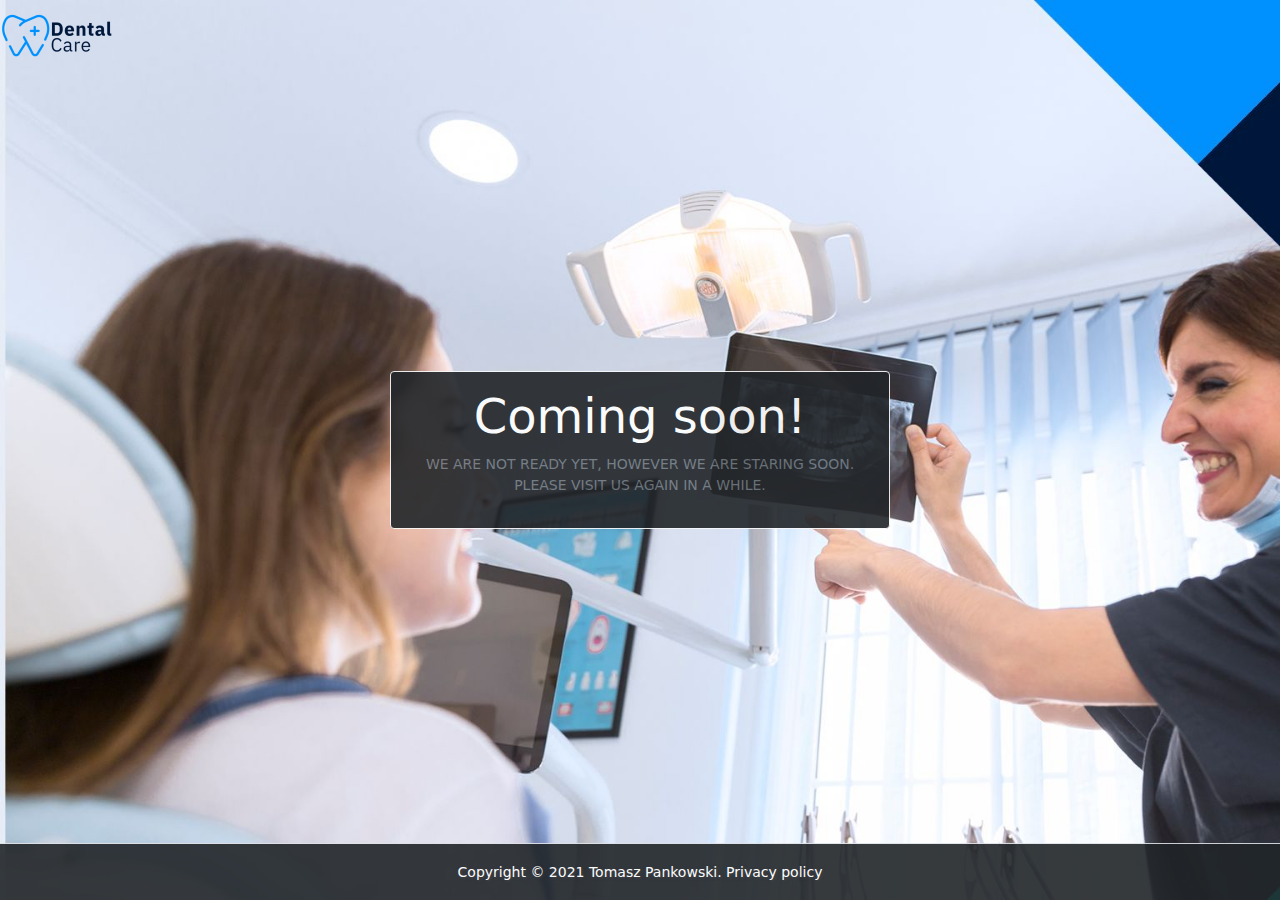
==== index.html @ 338b98be "project's initial state" ====
<!DOCTYPE html>
    <head>
        <meta charset="utf-8"/>
        <meta http-equiv="X-UA-Compatible" content="IE=Edge"/>
        <meta name="viewport" content="width=device-width,initial-scale=1.0,shrink-to-fit=no"/>
        <link rel="stylesheet" type="text/css" href="css/bootstrap.min.css"/>
        <link rel="stylesheet" type="text/css" href="css/styles.css"/>
        <link rel="stylesheet" type="text/css" href="css/font-awesome.min.css"/>
        <link rel="icon" href="img/favicon.png"/>
        <title></title>
    </head>
    <body class="minh-100vh bg-secondary">
        <header class="fixed-top">
            <nav class="navbar navbar-dark navbar-expand-md bg-transparent">
                <a href="#" class="navbar-brand">
                    <img src="img/navbar_logo.png" class="img-fluid" alt="logo"/>
                </a>
            </nav>
        </header>
        <main>
            <section class="comingsoon-s1 container-fluid d-flex minh-100vh align-items-center">
                <div class="row mx-0 w-100">
                    <div class="col-12 col-sm-9 col-md-6 col-lg-5 mx-auto">
                        <div class="card text-center text-white bg-dark p-3 opacity-9 border-light">
                            <h1 class="display-5">
                                Coming soon!
                            </h1>
                            <p class="initialism text-muted">
                                We are not ready yet, however we are staring soon. 
                                Please visit us again in a while.
                            </p>
                        </div>
                    </div>
                </div>
            </section>
        </main>
        <footer class="container-fluid d-flex bg-dark border-top text-white fixed-bottom align-items-center py-3 opacity-9">
            <div class="row mx-0 w-100">
                <div class="col-12 text-center text-shadow">
                    <small>
                        Copyright &copy; 2021 Tomasz Pankowski. 
                        <a href="privacy.html" class="text-white text-decoration-none">
                            Privacy policy
                        </a>
                    </small>
                </div>
            </div>
        </footer>
    </body>
</html>
---- css/styles.css ----
/* line 1, ../sass/partials/_layout.scss */
* {
  box-sizing: border-box;
}

/* line 4, ../sass/partials/_layout.scss */
body, html {
  min-height: 100vh;
}

/* line 2, ../sass/partials/_maxh.scss */
.maxh-fit {
  max-height: fit-content;
}
/* line 5, ../sass/partials/_maxh.scss */
.maxh-25vh {
  max-height: 25vh;
}
/* line 8, ../sass/partials/_maxh.scss */
.maxh-50vh {
  max-height: 50vh;
}
/* line 11, ../sass/partials/_maxh.scss */
.maxh-75vh {
  max-height: 75vh;
}
/* line 14, ../sass/partials/_maxh.scss */
.maxh-100vh {
  max-height: 100vh;
}
/* line 17, ../sass/partials/_maxh.scss */
.maxh-200 {
  max-height: 200px;
}
/* line 20, ../sass/partials/_maxh.scss */
.maxh-300 {
  max-height: 300px;
}
/* line 23, ../sass/partials/_maxh.scss */
.maxh-400 {
  max-height: 400px;
}
/* line 26, ../sass/partials/_maxh.scss */
.maxh-500 {
  max-height: 500px;
}
/* line 29, ../sass/partials/_maxh.scss */
.maxh-600 {
  max-height: 600px;
}

@media all and (min-width: 576px) {
  /* line 36, ../sass/partials/_maxh.scss */
  .maxh-sm-fit {
    max-height: fit-content;
  }
  /* line 39, ../sass/partials/_maxh.scss */
  .maxh-sm-25vh {
    max-height: 25vh;
  }
  /* line 42, ../sass/partials/_maxh.scss */
  .maxh-sm-50vh {
    max-height: 50vh;
  }
  /* line 45, ../sass/partials/_maxh.scss */
  .maxh-sm-75vh {
    max-height: 75vh;
  }
  /* line 48, ../sass/partials/_maxh.scss */
  .maxh-sm-100vh {
    max-height: 100vh;
  }
  /* line 51, ../sass/partials/_maxh.scss */
  .maxh-sm-200 {
    max-height: 200px;
  }
  /* line 54, ../sass/partials/_maxh.scss */
  .maxh-sm-300 {
    max-height: 300px;
  }
  /* line 57, ../sass/partials/_maxh.scss */
  .maxh-sm-400 {
    max-height: 400px;
  }
  /* line 60, ../sass/partials/_maxh.scss */
  .maxh-sm-500 {
    max-height: 500px;
  }
  /* line 63, ../sass/partials/_maxh.scss */
  .maxh-sm-600 {
    max-height: 600px;
  }
}
@media all and (min-width: 768px) {
  /* line 71, ../sass/partials/_maxh.scss */
  .maxh-md-fit {
    max-height: fit-content;
  }
  /* line 74, ../sass/partials/_maxh.scss */
  .maxh-md-25vh {
    max-height: 25vh;
  }
  /* line 77, ../sass/partials/_maxh.scss */
  .maxh-md-50vh {
    max-height: 50vh;
  }
  /* line 80, ../sass/partials/_maxh.scss */
  .maxh-md-75vh {
    max-height: 75vh;
  }
  /* line 83, ../sass/partials/_maxh.scss */
  .maxh-md-100vh {
    max-height: 100vh;
  }
  /* line 86, ../sass/partials/_maxh.scss */
  .maxh-md-200 {
    max-height: 200px;
  }
  /* line 89, ../sass/partials/_maxh.scss */
  .maxh-md-300 {
    max-height: 300px;
  }
  /* line 92, ../sass/partials/_maxh.scss */
  .maxh-md-400 {
    max-height: 400px;
  }
  /* line 95, ../sass/partials/_maxh.scss */
  .maxh-md-500 {
    max-height: 500px;
  }
  /* line 98, ../sass/partials/_maxh.scss */
  .maxh-md-600 {
    max-height: 600px;
  }
}
@media all and (min-width: 992px) {
  /* line 106, ../sass/partials/_maxh.scss */
  .maxh-lg-fit {
    max-height: fit-content;
  }
  /* line 109, ../sass/partials/_maxh.scss */
  .maxh-lg-25vh {
    max-height: 25vh;
  }
  /* line 112, ../sass/partials/_maxh.scss */
  .maxh-lg-50vh {
    max-height: 50vh;
  }
  /* line 115, ../sass/partials/_maxh.scss */
  .maxh-lg-75vh {
    max-height: 75vh;
  }
  /* line 118, ../sass/partials/_maxh.scss */
  .maxh-lg-100vh {
    max-height: 100vh;
  }
  /* line 121, ../sass/partials/_maxh.scss */
  .maxh-lg-200 {
    max-height: 200px;
  }
  /* line 124, ../sass/partials/_maxh.scss */
  .maxh-lg-300 {
    max-height: 300px;
  }
  /* line 127, ../sass/partials/_maxh.scss */
  .maxh-lg-400 {
    max-height: 400px;
  }
  /* line 130, ../sass/partials/_maxh.scss */
  .maxh-lg-500 {
    max-height: 500px;
  }
  /* line 133, ../sass/partials/_maxh.scss */
  .maxh-lg-600 {
    max-height: 600px;
  }
}
@media all and (min-width: 1200px) {
  /* line 141, ../sass/partials/_maxh.scss */
  .maxh-xl-fit {
    max-height: fit-content;
  }
  /* line 144, ../sass/partials/_maxh.scss */
  .maxh-xl-25vh {
    max-height: 25vh;
  }
  /* line 147, ../sass/partials/_maxh.scss */
  .maxh-xl-50vh {
    max-height: 50vh;
  }
  /* line 150, ../sass/partials/_maxh.scss */
  .maxh-xl-75vh {
    max-height: 75vh;
  }
  /* line 153, ../sass/partials/_maxh.scss */
  .maxh-xl-100vh {
    max-height: 100vh;
  }
  /* line 156, ../sass/partials/_maxh.scss */
  .maxh-xl-200 {
    max-height: 200px;
  }
  /* line 159, ../sass/partials/_maxh.scss */
  .maxh-xl-300 {
    max-height: 300px;
  }
  /* line 162, ../sass/partials/_maxh.scss */
  .maxh-xl-400 {
    max-height: 400px;
  }
  /* line 165, ../sass/partials/_maxh.scss */
  .maxh-xl-500 {
    max-height: 500px;
  }
  /* line 168, ../sass/partials/_maxh.scss */
  .maxh-xl-600 {
    max-height: 600px;
  }
}
@media all and (min-width: 1400px) {
  /* line 176, ../sass/partials/_maxh.scss */
  .maxh-xxl-fit {
    max-height: fit-content;
  }
  /* line 179, ../sass/partials/_maxh.scss */
  .maxh-xxl-25vh {
    max-height: 25vh;
  }
  /* line 182, ../sass/partials/_maxh.scss */
  .maxh-xxl-50vh {
    max-height: 50vh;
  }
  /* line 185, ../sass/partials/_maxh.scss */
  .maxh-xxl-75vh {
    max-height: 75vh;
  }
  /* line 188, ../sass/partials/_maxh.scss */
  .maxh-xxl-100vh {
    max-height: 100vh;
  }
  /* line 191, ../sass/partials/_maxh.scss */
  .maxh-xxl-200 {
    max-height: 200px;
  }
  /* line 194, ../sass/partials/_maxh.scss */
  .maxh-xxl-300 {
    max-height: 300px;
  }
  /* line 197, ../sass/partials/_maxh.scss */
  .maxh-xxl-400 {
    max-height: 400px;
  }
  /* line 200, ../sass/partials/_maxh.scss */
  .maxh-xxl-500 {
    max-height: 500px;
  }
  /* line 203, ../sass/partials/_maxh.scss */
  .maxh-xxl-600 {
    max-height: 600px;
  }
}
/* line 2, ../sass/partials/_minh.scss */
.minh-auto {
  min-height: auto;
}
/* line 5, ../sass/partials/_minh.scss */
.minh-fit {
  min-height: fit-content;
}
/* line 8, ../sass/partials/_minh.scss */
.minh-25vh {
  min-height: 25vh;
}
/* line 11, ../sass/partials/_minh.scss */
.minh-50vh {
  min-height: 50vh;
}
/* line 14, ../sass/partials/_minh.scss */
.minh-75vh {
  min-height: 75vh;
}
/* line 17, ../sass/partials/_minh.scss */
.minh-100vh {
  min-height: 100vh;
}
/* line 20, ../sass/partials/_minh.scss */
.minh-200 {
  min-height: 200px;
}
/* line 23, ../sass/partials/_minh.scss */
.minh-300 {
  min-height: 300px;
}
/* line 26, ../sass/partials/_minh.scss */
.minh-400 {
  min-height: 400px;
}
/* line 29, ../sass/partials/_minh.scss */
.minh-500 {
  min-height: 500px;
}
/* line 32, ../sass/partials/_minh.scss */
.minh-600 {
  min-height: 600px;
}

@media all and (min-width: 576px) {
  /* line 39, ../sass/partials/_minh.scss */
  .minh-sm-auto {
    min-height: auto;
  }
  /* line 42, ../sass/partials/_minh.scss */
  .minh-sm-fit {
    min-height: fit-content;
  }
  /* line 45, ../sass/partials/_minh.scss */
  .minh-sm-25vh {
    min-height: 25vh;
  }
  /* line 48, ../sass/partials/_minh.scss */
  .minh-sm-50vh {
    min-height: 50vh;
  }
  /* line 51, ../sass/partials/_minh.scss */
  .minh-sm-75vh {
    min-height: 75vh;
  }
  /* line 54, ../sass/partials/_minh.scss */
  .minh-sm-100vh {
    min-height: 100vh;
  }
  /* line 57, ../sass/partials/_minh.scss */
  .minh-sm-200 {
    min-height: 200px;
  }
  /* line 60, ../sass/partials/_minh.scss */
  .minh-sm-300 {
    min-height: 300px;
  }
  /* line 63, ../sass/partials/_minh.scss */
  .minh-sm-400 {
    min-height: 400px;
  }
  /* line 66, ../sass/partials/_minh.scss */
  .minh-sm-500 {
    min-height: 500px;
  }
  /* line 69, ../sass/partials/_minh.scss */
  .minh-sm-600 {
    min-height: 600px;
  }
}
@media all and (min-width: 768px) {
  /* line 77, ../sass/partials/_minh.scss */
  .minh-md-auto {
    min-height: auto;
  }
  /* line 80, ../sass/partials/_minh.scss */
  .minh-md-fit {
    min-height: fit-content;
  }
  /* line 83, ../sass/partials/_minh.scss */
  .minh-md-25vh {
    min-height: 25vh;
  }
  /* line 86, ../sass/partials/_minh.scss */
  .minh-md-50vh {
    min-height: 50vh;
  }
  /* line 89, ../sass/partials/_minh.scss */
  .minh-md-75vh {
    min-height: 75vh;
  }
  /* line 92, ../sass/partials/_minh.scss */
  .minh-md-100vh {
    min-height: 100vh;
  }
  /* line 95, ../sass/partials/_minh.scss */
  .minh-md-200 {
    min-height: 200px;
  }
  /* line 98, ../sass/partials/_minh.scss */
  .minh-md-300 {
    min-height: 300px;
  }
  /* line 101, ../sass/partials/_minh.scss */
  .minh-md-400 {
    min-height: 400px;
  }
  /* line 104, ../sass/partials/_minh.scss */
  .minh-md-500 {
    min-height: 500px;
  }
  /* line 107, ../sass/partials/_minh.scss */
  .minh-md-600 {
    min-height: 600px;
  }
}
@media all and (min-width: 992px) {
  /* line 115, ../sass/partials/_minh.scss */
  .minh-lg-auto {
    min-height: auto;
  }
  /* line 118, ../sass/partials/_minh.scss */
  .minh-lg-fit {
    min-height: fit-content;
  }
  /* line 121, ../sass/partials/_minh.scss */
  .minh-lg-25vh {
    min-height: 25vh;
  }
  /* line 124, ../sass/partials/_minh.scss */
  .minh-lg-50vh {
    min-height: 50vh;
  }
  /* line 127, ../sass/partials/_minh.scss */
  .minh-lg-75vh {
    min-height: 75vh;
  }
  /* line 130, ../sass/partials/_minh.scss */
  .minh-lg-100vh {
    min-height: 100vh;
  }
  /* line 133, ../sass/partials/_minh.scss */
  .minh-lg-200 {
    min-height: 200px;
  }
  /* line 136, ../sass/partials/_minh.scss */
  .minh-lg-300 {
    min-height: 300px;
  }
  /* line 139, ../sass/partials/_minh.scss */
  .minh-lg-400 {
    min-height: 400px;
  }
  /* line 142, ../sass/partials/_minh.scss */
  .minh-lg-500 {
    min-height: 500px;
  }
  /* line 145, ../sass/partials/_minh.scss */
  .minh-lg-600 {
    min-height: 600px;
  }
}
@media all and (min-width: 1200px) {
  /* line 153, ../sass/partials/_minh.scss */
  .minh-xl-auto {
    min-height: auto;
  }
  /* line 156, ../sass/partials/_minh.scss */
  .minh-xl-fit {
    min-height: fit-content;
  }
  /* line 159, ../sass/partials/_minh.scss */
  .minh-xl-25vh {
    min-height: 25vh;
  }
  /* line 162, ../sass/partials/_minh.scss */
  .minh-xl-50vh {
    min-height: 50vh;
  }
  /* line 165, ../sass/partials/_minh.scss */
  .minh-xl-75vh {
    min-height: 75vh;
  }
  /* line 168, ../sass/partials/_minh.scss */
  .minh-xl-100vh {
    min-height: 100vh;
  }
  /* line 171, ../sass/partials/_minh.scss */
  .minh-xl-200 {
    min-height: 200px;
  }
  /* line 174, ../sass/partials/_minh.scss */
  .minh-xl-300 {
    min-height: 300px;
  }
  /* line 177, ../sass/partials/_minh.scss */
  .minh-xl-400 {
    min-height: 400px;
  }
  /* line 180, ../sass/partials/_minh.scss */
  .minh-xl-500 {
    min-height: 500px;
  }
  /* line 183, ../sass/partials/_minh.scss */
  .minh-xl-600 {
    min-height: 600px;
  }
}
@media all and (min-width: 1400px) {
  /* line 191, ../sass/partials/_minh.scss */
  .minh-xxl-auto {
    min-height: auto;
  }
  /* line 194, ../sass/partials/_minh.scss */
  .minh-xxl-fit {
    min-height: fit-content;
  }
  /* line 197, ../sass/partials/_minh.scss */
  .minh-xxl-25vh {
    min-height: 25vh;
  }
  /* line 200, ../sass/partials/_minh.scss */
  .minh-xxl-50vh {
    min-height: 50vh;
  }
  /* line 203, ../sass/partials/_minh.scss */
  .minh-xxl-75vh {
    min-height: 75vh;
  }
  /* line 206, ../sass/partials/_minh.scss */
  .minh-xxl-100vh {
    min-height: 100vh;
  }
  /* line 209, ../sass/partials/_minh.scss */
  .minh-xxl-200 {
    min-height: 200px;
  }
  /* line 212, ../sass/partials/_minh.scss */
  .minh-xxl-300 {
    min-height: 300px;
  }
  /* line 215, ../sass/partials/_minh.scss */
  .minh-xxl-400 {
    min-height: 400px;
  }
  /* line 218, ../sass/partials/_minh.scss */
  .minh-xxl-500 {
    min-height: 500px;
  }
  /* line 221, ../sass/partials/_minh.scss */
  .minh-xxl-600 {
    min-height: 600px;
  }
}
/* line 2, ../sass/partials/_opacity.scss */
.opacity-5 {
  opacity: 0.5;
}
/* line 5, ../sass/partials/_opacity.scss */
.opacity-6 {
  opacity: 0.6;
}
/* line 8, ../sass/partials/_opacity.scss */
.opacity-7 {
  opacity: 0.7;
}
/* line 11, ../sass/partials/_opacity.scss */
.opacity-8 {
  opacity: 0.8;
}
/* line 14, ../sass/partials/_opacity.scss */
.opacity-9 {
  opacity: 0.9;
}

/* line 31, ../sass/partials/_mixins.scss */
.comingsoon-s1 {
  background-attachment: fixed;
  background-image: url(../img/coming.jpg);
  background-position: top left;
  background-repeat: no-repeat;
  background-size: cover;
}

/* line 31, ../sass/partials/_mixins.scss */
.error-s1 {
  background-attachment: fixed;
  background-image: url(../img/error.jpg);
  background-position: top left;
  background-repeat: no-repeat;
  background-size: cover;
}

/* line 31, ../sass/partials/_mixins.scss */
.privacy-s1 {
  background-attachment: fixed;
  background-image: url(../img/privacy.jpg);
  background-position: top left;
  background-repeat: no-repeat;
  background-size: cover;
}

/* line 4, ../sass/partials/_modules_init.scss */
.text-shadow {
  text-shadow: 1px 1px 3px #333;
}
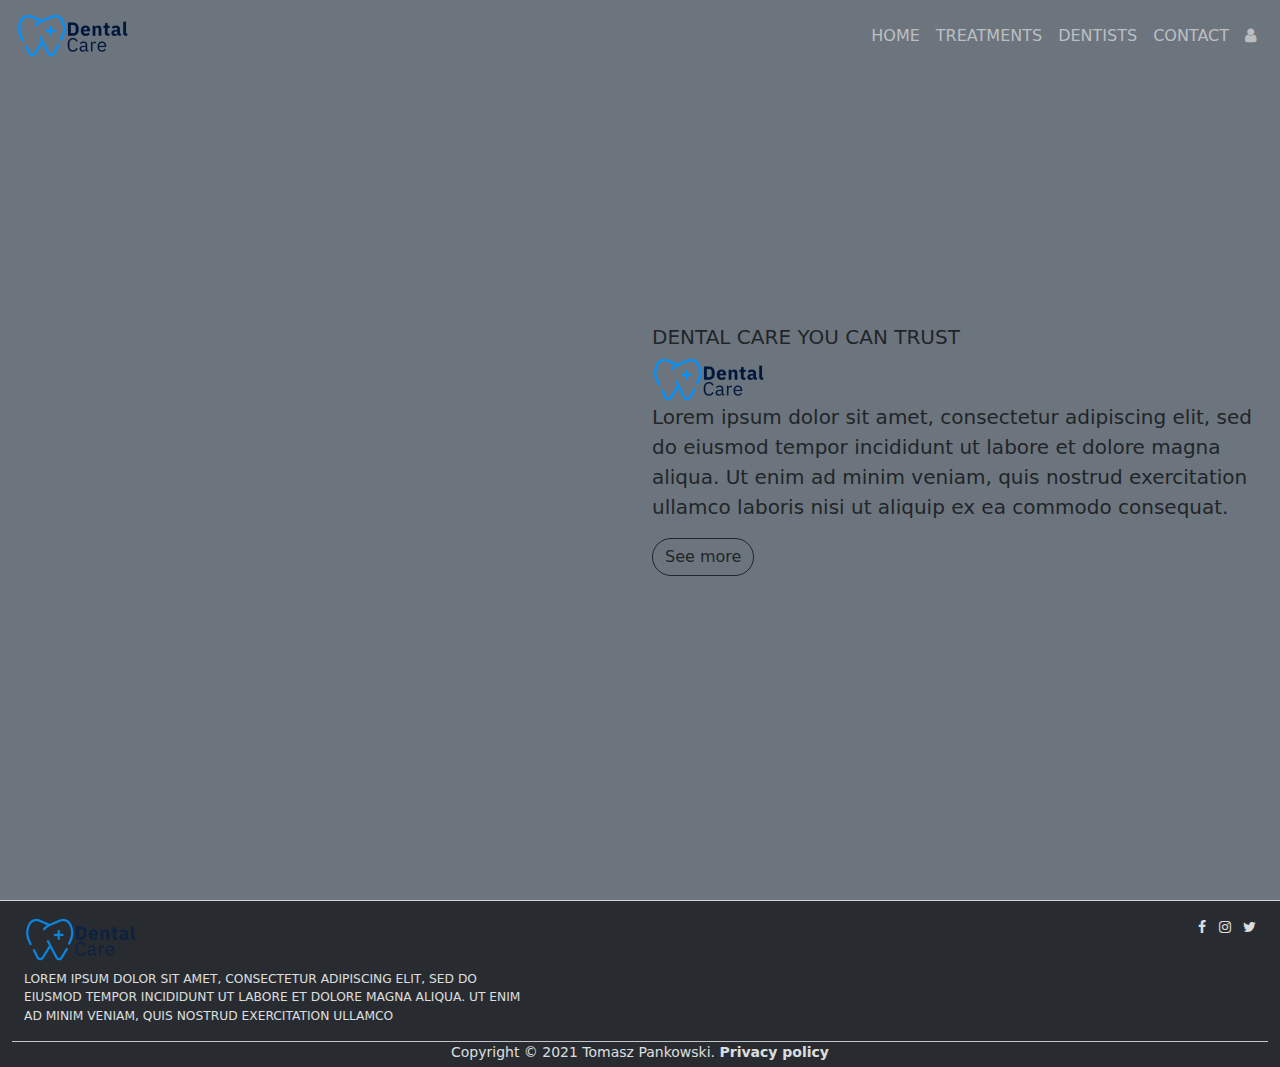
==== commit 2efd11ee: "layout: home,treatments,dentists" ====
--- a/index.html
+++ b/index.html
@@ -1,4 +1,5 @@
 <!DOCTYPE html>
+<html lang="en">
     <head>
         <meta charset="utf-8"/>
         <meta http-equiv="X-UA-Compatible" content="IE=Edge"/>
@@ -7,44 +8,102 @@
         <link rel="stylesheet" type="text/css" href="css/styles.css"/>
         <link rel="stylesheet" type="text/css" href="css/font-awesome.min.css"/>
         <link rel="icon" href="img/favicon.png"/>
-        <title></title>
+        <title>Dental care | Home</title>
     </head>
     <body class="minh-100vh bg-secondary">
-        <header class="fixed-top">
+        <header class="position-absolute w-100">
             <nav class="navbar navbar-dark navbar-expand-md bg-transparent">
-                <a href="#" class="navbar-brand">
+                <a href="index.html" class="navbar-brand ms-3">
                     <img src="img/navbar_logo.png" class="img-fluid" alt="logo"/>
                 </a>
+                <button class="navbar-toggler me-3" data-bs-toggle="collapse" data-bs-target="#main-nav">
+                    <span class="navbar-toggler-icon"></span>
+                </button>
+                <div class="collapse navbar-collapse mx-3" id="main-nav">
+                    <ul class="navbar-nav ms-auto text-end text-uppercase">
+                        <li class="nav-item">
+                            <a href="index.html" class="nav-link">Home</a>
+                        </li>
+                        <li class="nav-item">
+                            <a href="treatments.html" class="nav-link">Treatments</a>
+                        </li>
+                        <li class="nav-item">
+                            <a href="dentists.html" class="nav-link">Dentists</a>
+                        </li>
+                        <li class="nav-item">
+                            <a href="contact.html" class="nav-link">Contact</a>
+                        </li>
+                        <li class="nav-item">
+                            <a href="login.html" class="nav-link">
+                                <span class="fa fa-user"></span>
+                            </a>
+                        </li>
+                    </ul>
+                </div>
             </nav>
         </header>
         <main>
-            <section class="comingsoon-s1 container-fluid d-flex minh-100vh align-items-center">
-                <div class="row mx-0 w-100">
-                    <div class="col-12 col-sm-9 col-md-6 col-lg-5 mx-auto">
-                        <div class="card text-center text-white bg-dark p-3 opacity-9 border-light">
-                            <h1 class="display-5">
-                                Coming soon!
-                            </h1>
-                            <p class="initialism text-muted">
-                                We are not ready yet, however we are staring soon. 
-                                Please visit us again in a while.
+            <section class="index-s1 container-fluid d-flex minh-100vh align-items-center py-5">
+                <div class="row mx-0 w-100 mt-sm-5 mt-md-0">
+                    <div class="col-12 col-sm-6 col-md-12 col-lg-6 minh-50vh"></div>
+                    <div class="col-12 col-sm-6 col-md-12 col-lg-6 minh-50vh d-flex align-items-center">
+                        <div class="w-100 text-center text-sm-start text-md-center text-lg-start">
+                            <h5 class="text-dark text-uppercase">
+                                Dental care you can trust
+                            </h5>
+                            <img src="img/navbar_logo.png" class="img-fluid" alt="logo"/>
+                            <p class="lead text-dark">
+                                Lorem ipsum dolor sit amet, consectetur adipiscing elit, sed do eiusmod 
+                                tempor incididunt ut labore et dolore magna aliqua. Ut enim ad minim veniam, 
+                                quis nostrud exercitation ullamco laboris nisi ut aliquip ex ea commodo 
+                                consequat. 
                             </p>
+                            <a href="treatments.html" class="btn btn-outline-dark rounded-pill">See more</a>
                         </div>
                     </div>
                 </div>
             </section>
         </main>
-        <footer class="container-fluid d-flex bg-dark border-top text-white fixed-bottom align-items-center py-3 opacity-9">
-            <div class="row mx-0 w-100">
-                <div class="col-12 text-center text-shadow">
-                    <small>
+        <footer class="container-fluid d-flex text-dark align-items-center bg-dark text-white pt-3 opacity-9 border-top">
+            <div class="row mx-0 w-100 small opacity-9">
+                <div class="col-12 col-md-6 col-lg-5 text-center text-md-start">
+                    <img src="img/navbar_logo.png" class="img-fluid mb-2" alt="logo"/>
+                    <p class="initialism fw-normal">
+                        Lorem ipsum dolor sit amet, consectetur adipiscing elit, sed do eiusmod tempor incididunt 
+                        ut labore et dolore magna aliqua. Ut enim ad minim veniam, quis nostrud exercitation 
+                        ullamco
+                    </p>
+                </div>
+                <div class="col-12 col-md-6 col-lg-7 text-center text-md-end">                    
+                    <ul class="list-inline">
+                        <li class="list-inline-item">
+                            <a href="#">
+                                <span class="fa fa-facebook text-white"></span>
+                            </a>
+                        </li>
+                        <li class="list-inline-item">
+                            <a href="#">
+                                <span class="fa fa-instagram text-white"></span>
+                            </a>
+                        </li>
+                        <li class="list-inline-item">
+                            <a href="#">
+                                <span class="fa fa-twitter text-white"></span>
+                            </a>
+                        </li>
+                    </ul>       
+                </div>
+                <div class="col-12 text-center border-top">
+                    <p class="mb-1">
                         Copyright &copy; 2021 Tomasz Pankowski. 
-                        <a href="privacy.html" class="text-white text-decoration-none">
+                        <a href="privacy.html" class="fw-bold text-white text-decoration-none">
                             Privacy policy
                         </a>
-                    </small>
+                    </p>
                 </div>
             </div>
         </footer>
+        <script src="js/jquery-3.6.0.min.js"></script>
+        <script src="js/bootstrap.bundle.min.js"></script>
     </body>
 </html>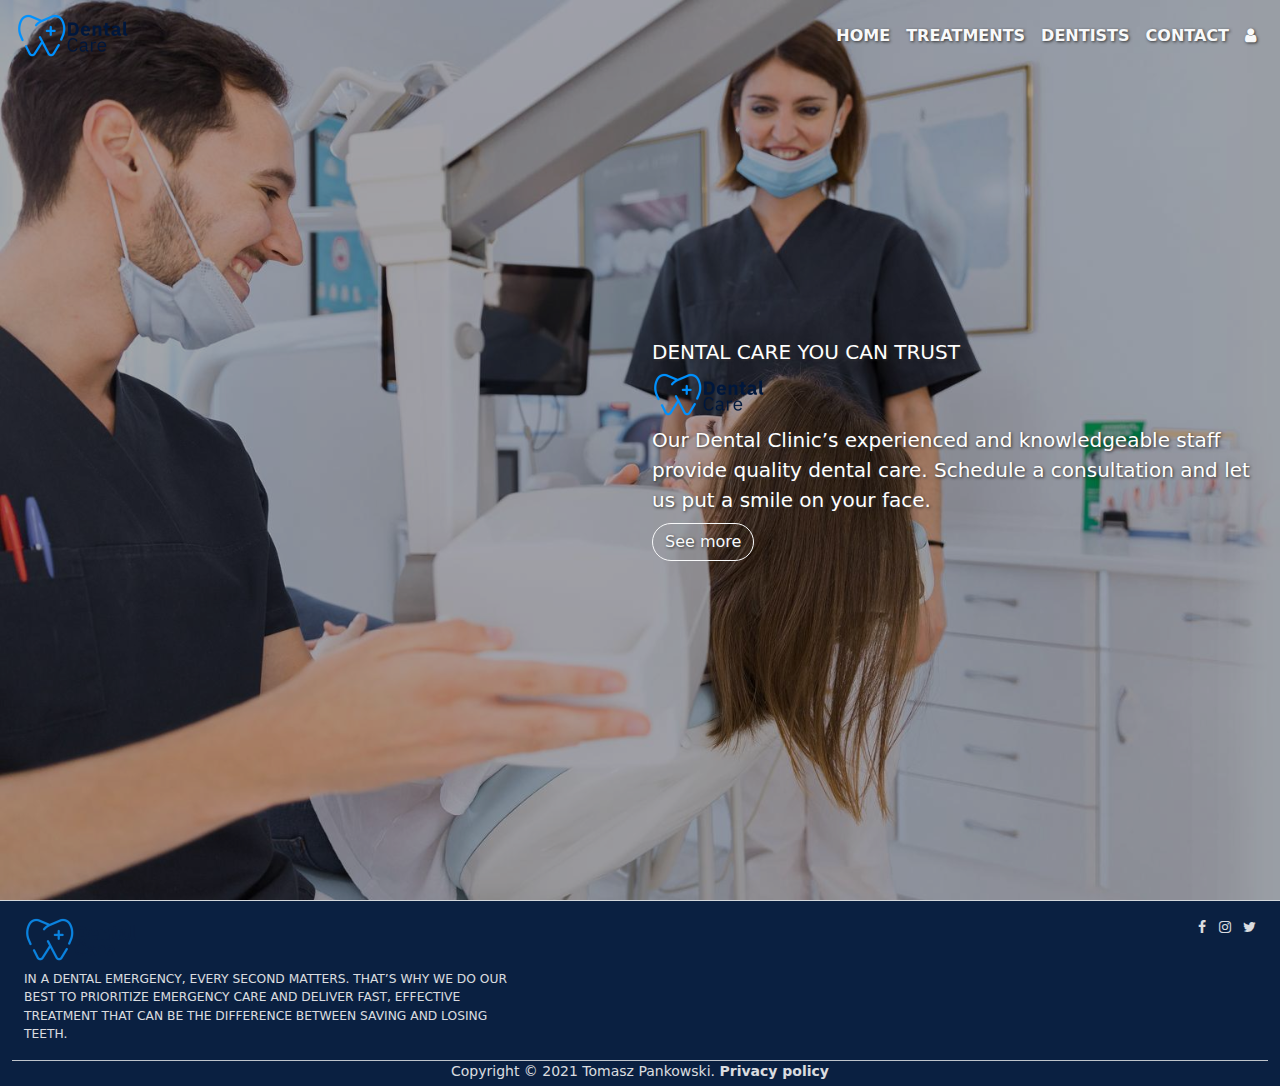
==== commit 53678be1: "frontend done" ====
--- a/index.html
+++ b/index.html
@@ -16,25 +16,25 @@
                 <a href="index.html" class="navbar-brand ms-3">
                     <img src="img/navbar_logo.png" class="img-fluid" alt="logo"/>
                 </a>
-                <button class="navbar-toggler me-3" data-bs-toggle="collapse" data-bs-target="#main-nav">
+                <button class="navbar-toggler border-secondary me-3" data-bs-toggle="collapse" data-bs-target="#main-nav">
                     <span class="navbar-toggler-icon"></span>
                 </button>
                 <div class="collapse navbar-collapse mx-3" id="main-nav">
-                    <ul class="navbar-nav ms-auto text-end text-uppercase">
+                    <ul class="navbar-nav ms-auto text-end text-uppercase text-shadow fw-bold">
                         <li class="nav-item">
-                            <a href="index.html" class="nav-link">Home</a>
+                            <a href="index.html" class="nav-link text-light">Home</a>
                         </li>
                         <li class="nav-item">
-                            <a href="treatments.html" class="nav-link">Treatments</a>
+                            <a href="treatments.html" class="nav-link text-light">Treatments</a>
                         </li>
                         <li class="nav-item">
-                            <a href="dentists.html" class="nav-link">Dentists</a>
+                            <a href="dentists.html" class="nav-link text-light">Dentists</a>
                         </li>
                         <li class="nav-item">
-                            <a href="contact.html" class="nav-link">Contact</a>
+                            <a href="contact.html" class="nav-link text-light">Contact</a>
                         </li>
                         <li class="nav-item">
-                            <a href="login.html" class="nav-link">
+                            <a href="login.html" class="nav-link text-light">
                                 <span class="fa fa-user"></span>
                             </a>
                         </li>
@@ -45,20 +45,18 @@
         <main>
             <section class="index-s1 container-fluid d-flex minh-100vh align-items-center py-5">
                 <div class="row mx-0 w-100 mt-sm-5 mt-md-0">
-                    <div class="col-12 col-sm-6 col-md-12 col-lg-6 minh-50vh"></div>
+                    <div class="col-12 col-sm-6 col-md-12 col-lg-6 minh-25vh"></div>
                     <div class="col-12 col-sm-6 col-md-12 col-lg-6 minh-50vh d-flex align-items-center">
-                        <div class="w-100 text-center text-sm-start text-md-center text-lg-start">
-                            <h5 class="text-dark text-uppercase">
+                        <div class="w-100 text-center text-sm-start text-md-center text-lg-start text-shadow">
+                            <h5 class="text-white text-uppercase">
                                 Dental care you can trust
                             </h5>
                             <img src="img/navbar_logo.png" class="img-fluid" alt="logo"/>
-                            <p class="lead text-dark">
-                                Lorem ipsum dolor sit amet, consectetur adipiscing elit, sed do eiusmod 
-                                tempor incididunt ut labore et dolore magna aliqua. Ut enim ad minim veniam, 
-                                quis nostrud exercitation ullamco laboris nisi ut aliquip ex ea commodo 
-                                consequat. 
+                            <p class="lead text-white my-2">
+                                Our Dental Clinic’s experienced and knowledgeable staff provide quality dental 
+                                care. Schedule a consultation and let us put a smile on your face.
                             </p>
-                            <a href="treatments.html" class="btn btn-outline-dark rounded-pill">See more</a>
+                            <a href="treatments.html" class="btn btn-outline-light rounded-pill">See more</a>
                         </div>
                     </div>
                 </div>
@@ -69,9 +67,9 @@
                 <div class="col-12 col-md-6 col-lg-5 text-center text-md-start">
                     <img src="img/navbar_logo.png" class="img-fluid mb-2" alt="logo"/>
                     <p class="initialism fw-normal">
-                        Lorem ipsum dolor sit amet, consectetur adipiscing elit, sed do eiusmod tempor incididunt 
-                        ut labore et dolore magna aliqua. Ut enim ad minim veniam, quis nostrud exercitation 
-                        ullamco
+                        In a dental emergency, every second matters. That’s why we do our best to 
+                        prioritize emergency care and deliver fast, effective treatment that can be 
+                        the difference between saving and losing teeth.
                     </p>
                 </div>
                 <div class="col-12 col-md-6 col-lg-7 text-center text-md-end">                    
--- a/css/styles.css
+++ b/css/styles.css
@@ -555,9 +555,90 @@
   opacity: 0.9;
 }
 
+/* line 2, ../sass/partials/_modules.scss */
+.bg-blue {
+  background-color: #192e4e;
+}
+
+/* line 7, ../sass/partials/_modules.scss */
+.contact-s1, .contact-s3 {
+  background-color: #aaa !important;
+  background-blend-mode: multiply;
+}
+
+/* line 13, ../sass/partials/_modules.scss */
+.dentists-s1 {
+  background-color: #aaa !important;
+  background-blend-mode: multiply;
+}
+
+/* line 19, ../sass/partials/_modules.scss */
+.index-s1 {
+  background-color: #aaa !important;
+  background-blend-mode: multiply;
+}
+
+/* line 25, ../sass/partials/_modules.scss */
+.login-s1 {
+  background-color: #aaa !important;
+  background-blend-mode: multiply;
+}
+
+/* line 31, ../sass/partials/_modules.scss */
+.treatments-s1 {
+  background-color: #aaa !important;
+  background-blend-mode: multiply;
+}
+/* line 35, ../sass/partials/_modules.scss */
+.treatments-s3 {
+  background-position: center !important;
+}
+/* line 38, ../sass/partials/_modules.scss */
+.treatments-s4 {
+  background-position: center !important;
+}
+/* line 41, ../sass/partials/_modules.scss */
+.treatments-s5 {
+  background-position: center !important;
+}
+
+/* line 45, ../sass/partials/_modules.scss */
+footer {
+  background-attachment: scroll;
+  background-image: url(../img/footer_bg.jpg);
+  background-position: top left;
+  background-repeat: no-repeat;
+  background-size: cover;
+}
+
+@media all and (max-width: 767px) {
+  /* line 51, ../sass/partials/_modules.scss */
+  .treatments-s3, .treatments-s4, .treatments-s5 {
+    background-color: #aaa !important;
+    background-blend-mode: multiply;
+    text-shadow: 1px 1px 3px #333;
+  }
+  /* line 52, ../sass/partials/_modules.scss */
+  .treatments-s3 *, .treatments-s4 *, .treatments-s5 * {
+    color: #fff !important;
+  }
+  /* line 59, ../sass/partials/_modules.scss */
+  .treatments-s4 {
+    background-position: top right !important;
+  }
+}
+@media all and (max-width: 767px) {
+  /* line 67, ../sass/partials/_modules.scss */
+  .navbar-nav {
+    background-color: #555 !important;
+    border: 1px solid #888;
+    opacity: 0.8;
+    padding-right: 10px;
+  }
+}
 /* line 31, ../sass/partials/_mixins.scss */
 .comingsoon-s1 {
-  background-attachment: fixed;
+  background-attachment: scroll;
   background-image: url(../img/coming.jpg);
   background-position: top left;
   background-repeat: no-repeat;
@@ -565,8 +646,44 @@
 }
 
 /* line 31, ../sass/partials/_mixins.scss */
+.contact-s1 {
+  background-attachment: scroll;
+  background-image: url(../img/contact/contact_s1.jpg);
+  background-position: top left;
+  background-repeat: no-repeat;
+  background-size: cover;
+}
+
+/* line 31, ../sass/partials/_mixins.scss */
+.contact-s2 {
+  background-attachment: scroll;
+  background-image: url();
+  background-position: top left;
+  background-repeat: no-repeat;
+  background-size: cover;
+}
+
+/* line 31, ../sass/partials/_mixins.scss */
+.contact-s3 {
+  background-attachment: scroll;
+  background-image: url(../img/contact/contact_s3.jpg);
+  background-position: top left;
+  background-repeat: no-repeat;
+  background-size: cover;
+}
+
+/* line 31, ../sass/partials/_mixins.scss */
+.dentists-s1 {
+  background-attachment: scroll;
+  background-image: url(../img/dentists/dentists_s1.jpg);
+  background-position: top left;
+  background-repeat: no-repeat;
+  background-size: cover;
+}
+
+/* line 31, ../sass/partials/_mixins.scss */
 .error-s1 {
-  background-attachment: fixed;
+  background-attachment: scroll;
   background-image: url(../img/error.jpg);
   background-position: top left;
   background-repeat: no-repeat;
@@ -574,9 +691,72 @@
 }
 
 /* line 31, ../sass/partials/_mixins.scss */
+.index-s1 {
+  background-attachment: scroll;
+  background-image: url(../img/index/index_s1.jpg);
+  background-position: top left;
+  background-repeat: no-repeat;
+  background-size: cover;
+}
+
+/* line 31, ../sass/partials/_mixins.scss */
+.login-s1 {
+  background-attachment: scroll;
+  background-image: url(../img/contact/contact_s3.jpg);
+  background-position: top left;
+  background-repeat: no-repeat;
+  background-size: cover;
+}
+
+/* line 31, ../sass/partials/_mixins.scss */
 .privacy-s1 {
-  background-attachment: fixed;
+  background-attachment: scroll;
   background-image: url(../img/privacy.jpg);
+  background-position: top left;
+  background-repeat: no-repeat;
+  background-size: cover;
+}
+
+/* line 31, ../sass/partials/_mixins.scss */
+.treatments-s1 {
+  background-attachment: scroll;
+  background-image: url(../img/treatments/treatments_s1.jpg);
+  background-position: top left;
+  background-repeat: no-repeat;
+  background-size: cover;
+}
+
+/* line 31, ../sass/partials/_mixins.scss */
+.treatments-s2 {
+  background-attachment: scroll;
+  background-image: url();
+  background-position: top left;
+  background-repeat: no-repeat;
+  background-size: cover;
+}
+
+/* line 31, ../sass/partials/_mixins.scss */
+.treatments-s3 {
+  background-attachment: scroll;
+  background-image: url(../img/treatments/treatments_s3.jpg);
+  background-position: top left;
+  background-repeat: no-repeat;
+  background-size: cover;
+}
+
+/* line 31, ../sass/partials/_mixins.scss */
+.treatments-s4 {
+  background-attachment: scroll;
+  background-image: url(../img/treatments/treatments_s4.jpg);
+  background-position: top left;
+  background-repeat: no-repeat;
+  background-size: cover;
+}
+
+/* line 31, ../sass/partials/_mixins.scss */
+.treatments-s5 {
+  background-attachment: scroll;
+  background-image: url(../img/treatments/treatments_s5.jpg);
   background-position: top left;
   background-repeat: no-repeat;
   background-size: cover;
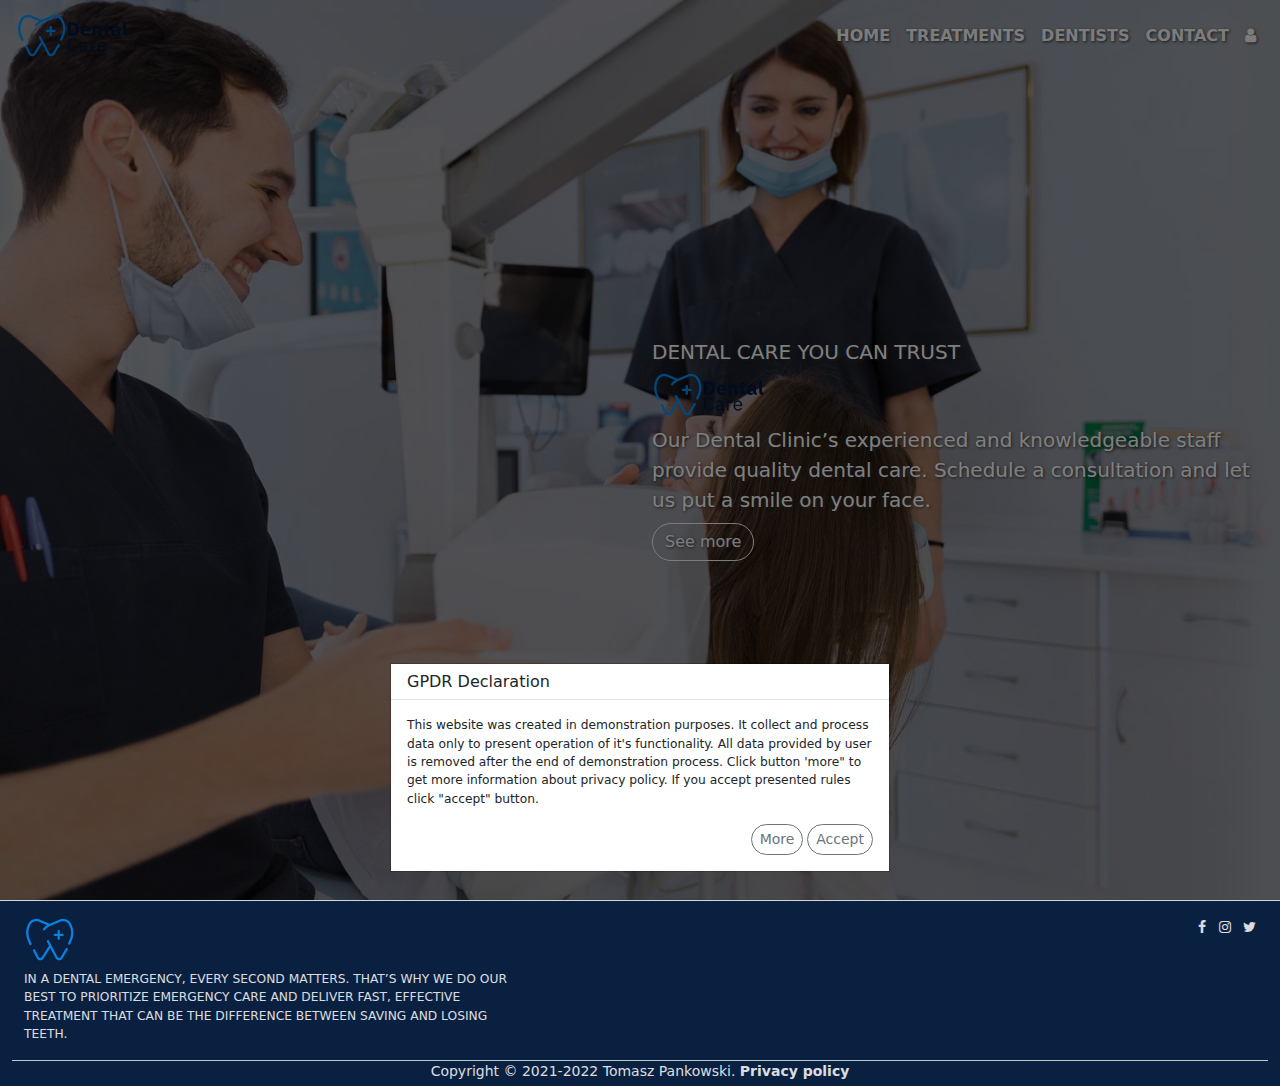
==== commit a07907e1: "og, gpdr" ====
--- a/index.html
+++ b/index.html
@@ -1,20 +1,25 @@
 <!DOCTYPE html>
 <html lang="en">
     <head>
-        <meta charset="utf-8"/>
-        <meta http-equiv="X-UA-Compatible" content="IE=Edge"/>
-        <meta name="viewport" content="width=device-width,initial-scale=1.0,shrink-to-fit=no"/>
-        <link rel="stylesheet" type="text/css" href="css/bootstrap.min.css"/>
-        <link rel="stylesheet" type="text/css" href="css/styles.css"/>
-        <link rel="stylesheet" type="text/css" href="css/font-awesome.min.css"/>
-        <link rel="icon" href="img/favicon.png"/>
+        <meta charset="utf-8">
+        <meta http-equiv="X-UA-Compatible" content="IE=Edge">
+        <meta name="viewport" content="width=device-width,initial-scale=1.0,shrink-to-fit=no">
+        <meta property="og:title" content="Dental care">
+        <meta property="og:type" content="website">
+        <meta property="og:url" content="">
+        <meta property="og:image" content="">
+        <meta property="og:locale" content="en_US">
+        <link rel="stylesheet" type="text/css" href="css/bootstrap.min.css">
+        <link rel="stylesheet" type="text/css" href="css/styles.css">
+        <link rel="stylesheet" type="text/css" href="css/font-awesome.min.css">
+        <link rel="icon" href="img/favicon.png">
         <title>Dental care | Home</title>
     </head>
     <body class="minh-100vh bg-secondary">
         <header class="position-absolute w-100">
             <nav class="navbar navbar-dark navbar-expand-md bg-transparent">
                 <a href="index.html" class="navbar-brand ms-3">
-                    <img src="img/navbar_logo.png" class="img-fluid" alt="logo"/>
+                    <img src="img/navbar_logo.png" class="img-fluid" alt="logo">
                 </a>
                 <button class="navbar-toggler border-secondary me-3" data-bs-toggle="collapse" data-bs-target="#main-nav">
                     <span class="navbar-toggler-icon"></span>
@@ -34,7 +39,7 @@
                             <a href="contact.html" class="nav-link text-light">Contact</a>
                         </li>
                         <li class="nav-item">
-                            <a href="login.html" class="nav-link text-light">
+                            <a href="user.php" class="nav-link text-light">
                                 <span class="fa fa-user"></span>
                             </a>
                         </li>
@@ -51,7 +56,7 @@
                             <h5 class="text-white text-uppercase">
                                 Dental care you can trust
                             </h5>
-                            <img src="img/navbar_logo.png" class="img-fluid" alt="logo"/>
+                            <img src="img/navbar_logo.png" class="img-fluid" alt="logo">
                             <p class="lead text-white my-2">
                                 Our Dental Clinic’s experienced and knowledgeable staff provide quality dental 
                                 care. Schedule a consultation and let us put a smile on your face.
@@ -65,7 +70,7 @@
         <footer class="container-fluid d-flex text-dark align-items-center bg-dark text-white pt-3 opacity-9 border-top">
             <div class="row mx-0 w-100 small opacity-9">
                 <div class="col-12 col-md-6 col-lg-5 text-center text-md-start">
-                    <img src="img/navbar_logo.png" class="img-fluid mb-2" alt="logo"/>
+                    <img src="img/navbar_logo.png" class="img-fluid mb-2" alt="logo">
                     <p class="initialism fw-normal">
                         In a dental emergency, every second matters. That’s why we do our best to 
                         prioritize emergency care and deliver fast, effective treatment that can be 
@@ -93,7 +98,7 @@
                 </div>
                 <div class="col-12 text-center border-top">
                     <p class="mb-1">
-                        Copyright &copy; 2021 Tomasz Pankowski. 
+                        Copyright &copy; 2021-2022 Tomasz Pankowski. 
                         <a href="privacy.html" class="fw-bold text-white text-decoration-none">
                             Privacy policy
                         </a>
@@ -103,5 +108,6 @@
         </footer>
         <script src="js/jquery-3.6.0.min.js"></script>
         <script src="js/bootstrap.bundle.min.js"></script>
+        <script src="js/gpdr__bootstrap.js"></script>
     </body>
 </html>